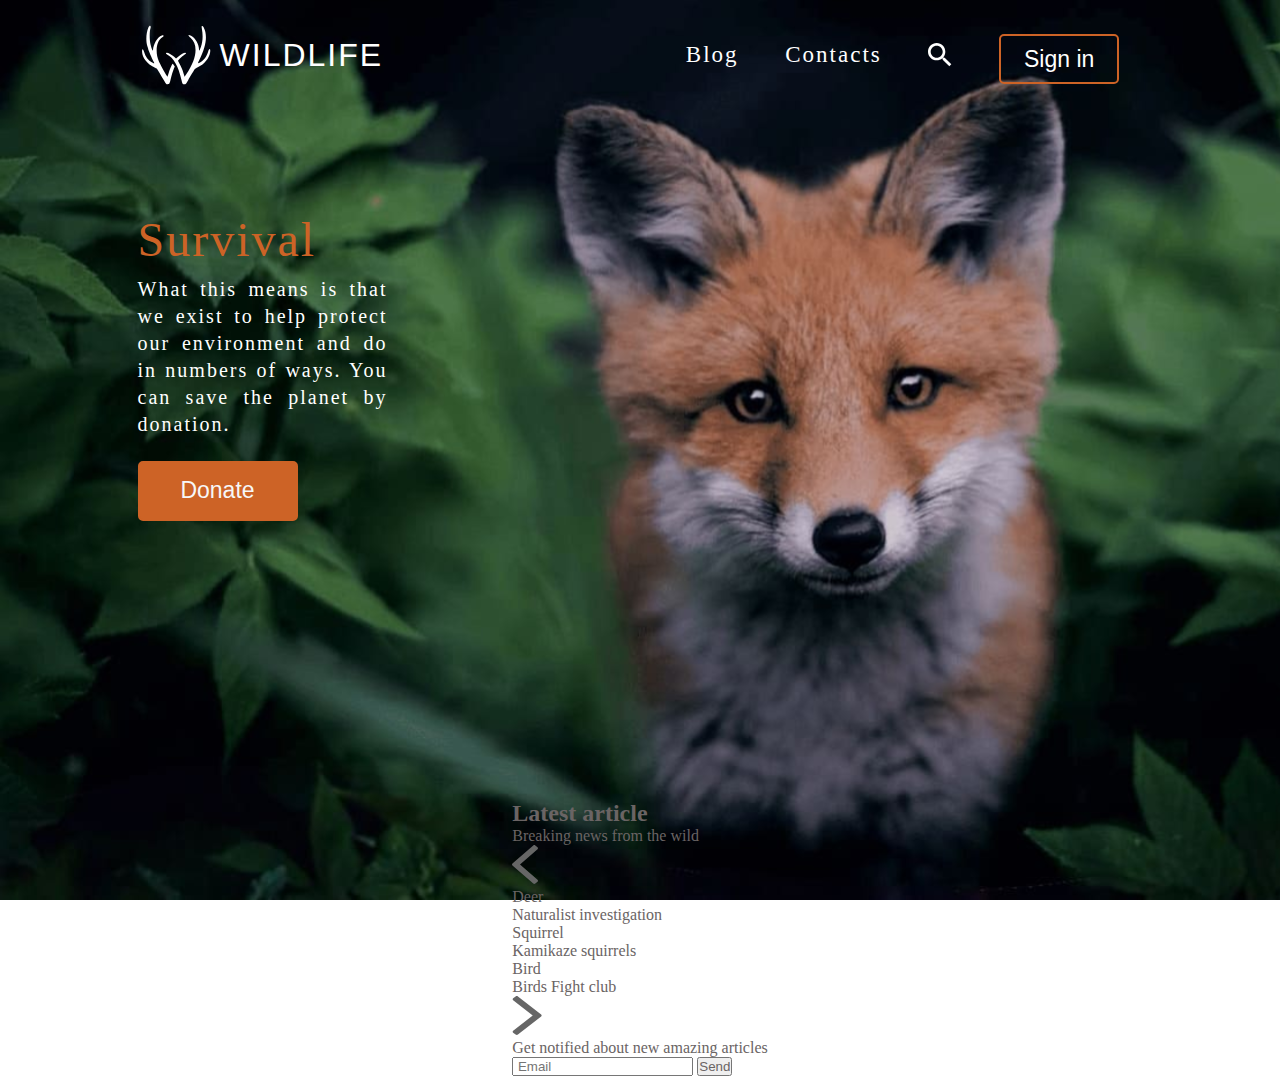
==== wildlife/index.html @ f6098e15 "feat:adding a feed and adding an email" ====
<!DOCTYPE html>
<html lang="en">
<head>
    <meta charset="UTF-8">
    <meta http-equiv="X-UA-Compatible" content="IE=edge">
    <meta name="viewport" content="width=device-width, initial-scale=1.0">
    <title>Wildlife</title>
    <link rel="stylesheet" href="./style.css">
</head>
<body>
    <div class="head">
        <header class="header">
            <div class="header_left">
                <nav class="menu_left">
                    <ul class="logo">
                        <li><img src="./asserts/path0.svg" alt=""></li>
                       <a href="#" class="items__LOGO"> WILDLIFE</a>
                    </ul>
                </nav>
            <div class="box"></div>
            <div class="survival">
                <ul class="surv_list">
                    <li class="survival">Survival</li>
                    <li class="text">What this means is that we exist to help protect
                    our environment and do in numbers of ways.
                    You can save the planet by donation.</li>
                    <li><button class="donate">Donate</button></li>
                </ul>
            </div>
            </div>
            <div class="header_right">
                <nav class="menu">
                    <ul class="menu_text">
                        <li class="menu_items">
                        <a href="#" class="nav">Blog</a>
                        </li>
                        <li class="menu_items">
                        <a href="#" class="nav">Contacts</a>
                        </li>
                        <li class="menu_items">
                        <a href=""> <img src="./asserts/Vector.svg" alt="" class="icon"> </a>
                        </li>
                        <li class="menu_items">
                        <button href="#" class="sign">Sign in</button>
                        </li>
                    </ul>
                </nav>
            </div>
        </header>
    </div>
    <div class="articles">
        <div class="Latest__articles">
            <div class="articles__txt">
                <ul>
                    <li>
                        <h2>Latest article</h2>
                    </li>
                    <li>
                        Breaking news from the wild
                    </li>
                </ul>
            </div>
            <div class="lenta">
              <div class="arrow">
                  <a href="#"><img src="./asserts/arrow left.svg" alt=""></a>
              </div>
                <div class="deer_block">
                    <div class="BOXXX">
                        <ul class="TXT">
                            <li class="TXT__DEER">
                                Deer
                            </li>
                            <li class="TXT__DEER_N">
                                Naturalist investigation
                            </li>
                        </ul>
                    </div>
                </div>
                <div class="Squirrel__block">
                    <div class="BOXXX">
                        <ul class="TXT">
                            <li class="TXT__Squirrel">
                                Squirrel
                            </li>
                            <li class="TXT__Squirrel_K">
                                Kamikaze squirrels
                            </li>
                        </ul>
                    </div>
                </div>
                <div class="Bird_block">
                    <div class="BOXXX">
                        <ul class="TXT">
                            <li class="TXT__Bird">
                                Bird
                            </li>
                            <li class="TXT__Bird_B">
                                Birds Fight club
                            </li>
                        </ul>
                    </div>
                </div>
                <div class="arrow">
                    <a href="#">
                        <img src="./asserts/arrow right.svg" alt="">
                    </a>
                </div>
            </div>
            <div class="notification">
                <div class="text__notification">
                    Get notified about new amazing articles
                </div>
                <div class="Block__notifed">
                    <form action="">
                        <div class="B_N">
                            <input type="Text" placeholder=" Email" class="Email" >
                            <input type="submit" class="Send" value="Send">
                        </div>
                    </form>
                </div>
            </div>
        </div>
    </div>
</body>
</html>
---- wildlife/style.css ----
*{
    margin: 0;
    padding: 0;
    box-sizing: border-box;
    list-style-type: none;
    color: rgb(106, 100, 100);
    text-decoration: none;
    }
    
    body{
    display: flex;
    background: url(./asserts/Rectangle\ \(1\).svg);
    background-size: cover;
    background-attachment: fixed;
    overflow: scroll;
    align-items: center;
    flex-direction: column;
    }
    
    .head{
    display: flex;
    background-position: center;
    justify-content: space-between;
    height: 800px;
    width: 100%;
    max-width: 1440px;
    }
    
    .header{
    display: flex;
    background-position: center;
    height: 800px;
    width: 100%;
    max-width: 1440px;
    justify-content: space-around;
    }
    
    
    .header_left{
    width: 100%;
    max-width: 250px;
    height: 50px;
    padding-top: 25px;
    }
    
    .menu_left{
    font-style: normal;
    font-family: -apple-system, BlinkMacSystemFont, 'Segoe UI', Roboto, Oxygen, Ubuntu, Cantarell, 'Open Sans', 'Helvetica Neue', sans-serif;
    font-size: 32px;
    font-weight: 400px;
    line-height: 60px;
    text-align: left;
    }
    .logo{
    display: flex;
    justify-content: space-around;
    }
    
    .items__LOGO{
    color: white;
    }
    
    .header_right{
    width: 100%;
    max-width: 480px;
    height: 60px;
    padding-top: 25px;
    }
    
    .menu{
    font-weight: 400px;
    font-size: 35px;
    line-height: 60px;
    font-family: -apple-system, BlinkMacSystemFont, 'Segoe UI', Roboto, Oxygen, Ubuntu, Cantarell, 'Open Sans', 'Helvetica Neue', sans-serif;
    }
    
    .menu_text{
    display: flex;
    justify-content: space-around;
    align-items: center;
    color: white;
    }

    .sign{
    font-family: -apple-system, BlinkMacSystemFont, 'Segoe UI', Roboto, Oxygen, Ubuntu, Cantarell, 'Open Sans', 'Helvetica Neue', sans-serif;
    font-size: 23px;
    font-weight: 400px;
    font-style: normal;
    line-height: 20px;
    text-decoration: none;
    letter-spacing: 0;
    text-align: center;
    border: 2px solid #CD6326;
    border-radius: 5px;
    background-color: transparent;
    width: 120px;
    height: 50px;
}

.sign{
    color: white;
}
    
.text{
    display: flex;
    width: 250px;
    height: 170px;
    font-family: Open Sans;
    font-style: normal;
    font-weight: normal;
    font-size: 20px;
    line-height: 27px;
    color: white;
    text-align: justify;
}
.sign{
    font-family: -apple-system, BlinkMacSystemFont, 'Segoe UI', Roboto, Oxygen, Ubuntu, Cantarell, 'Open Sans', 'Helvetica Neue', sans-serif;
    font-size: 23px;
    font-weight: 400px;
    font-style: normal;
    line-height: 20px;
    text-decoration: none;
    letter-spacing: 0;
    text-align: center;
    border: 2px solid #CD6326;
    border-radius: 5px;
    background-color: transparent;
    width: 120px;
    height: 50px;
    }
    
.box{
    height: 100px;
    }
    
.nav{
    display: flex;
    max-width: 480px;
    width: 100%;
    justify-content:space-between;
    font-family: Open Sans;
    font-size: 23px;
    line-height: 60px;
    color: white;
    }
    
.survival{
    width: 199px;
    height: 72px;
    font-family: Open Sans;
    font-style: normal;
    font-weight: normal;
    font-size: 48px;
    line-height: 72px;
    letter-spacing: 2px;
    color: #CD6326;
    }
    
.donate{
    width: 160px;
    height: 60px;
    background: #CD6326;
    border: 2px solid #CD6326;
    border-radius: 5px;
    font-family: -apple-system, BlinkMacSystemFont, 'Segoe UI', Roboto, Oxygen, Ubuntu, Cantarell, 'Open Sans', 'Helvetica Neue', sans-serif;
    font-style: normal;
    font-weight: normal;
    font-size: 23px;
    line-height: 27px;
    text-align: center;
    color: #F7f7f7;
    }
    
a{
    text-decoration: none;
    letter-spacing: 2px;
    }
    
.items__LOGO:hover{
    color: rgb(218, 174, 92);
    transform: scale(1.1,1.1);
    transition: 1s;
    }
    
.nav:hover{
    color: darkcyan;
    transition: 1.2s;
    transform: scale(1.1,1.1);
    }
    
.sign:hover{
    color: darkcyan;
    transform: scale(1.1,1.1);
    transition: 1.4s;
    }
    
.donate:hover{
    transform: scale(1.1,1.1);
    transition: 1s;
    }
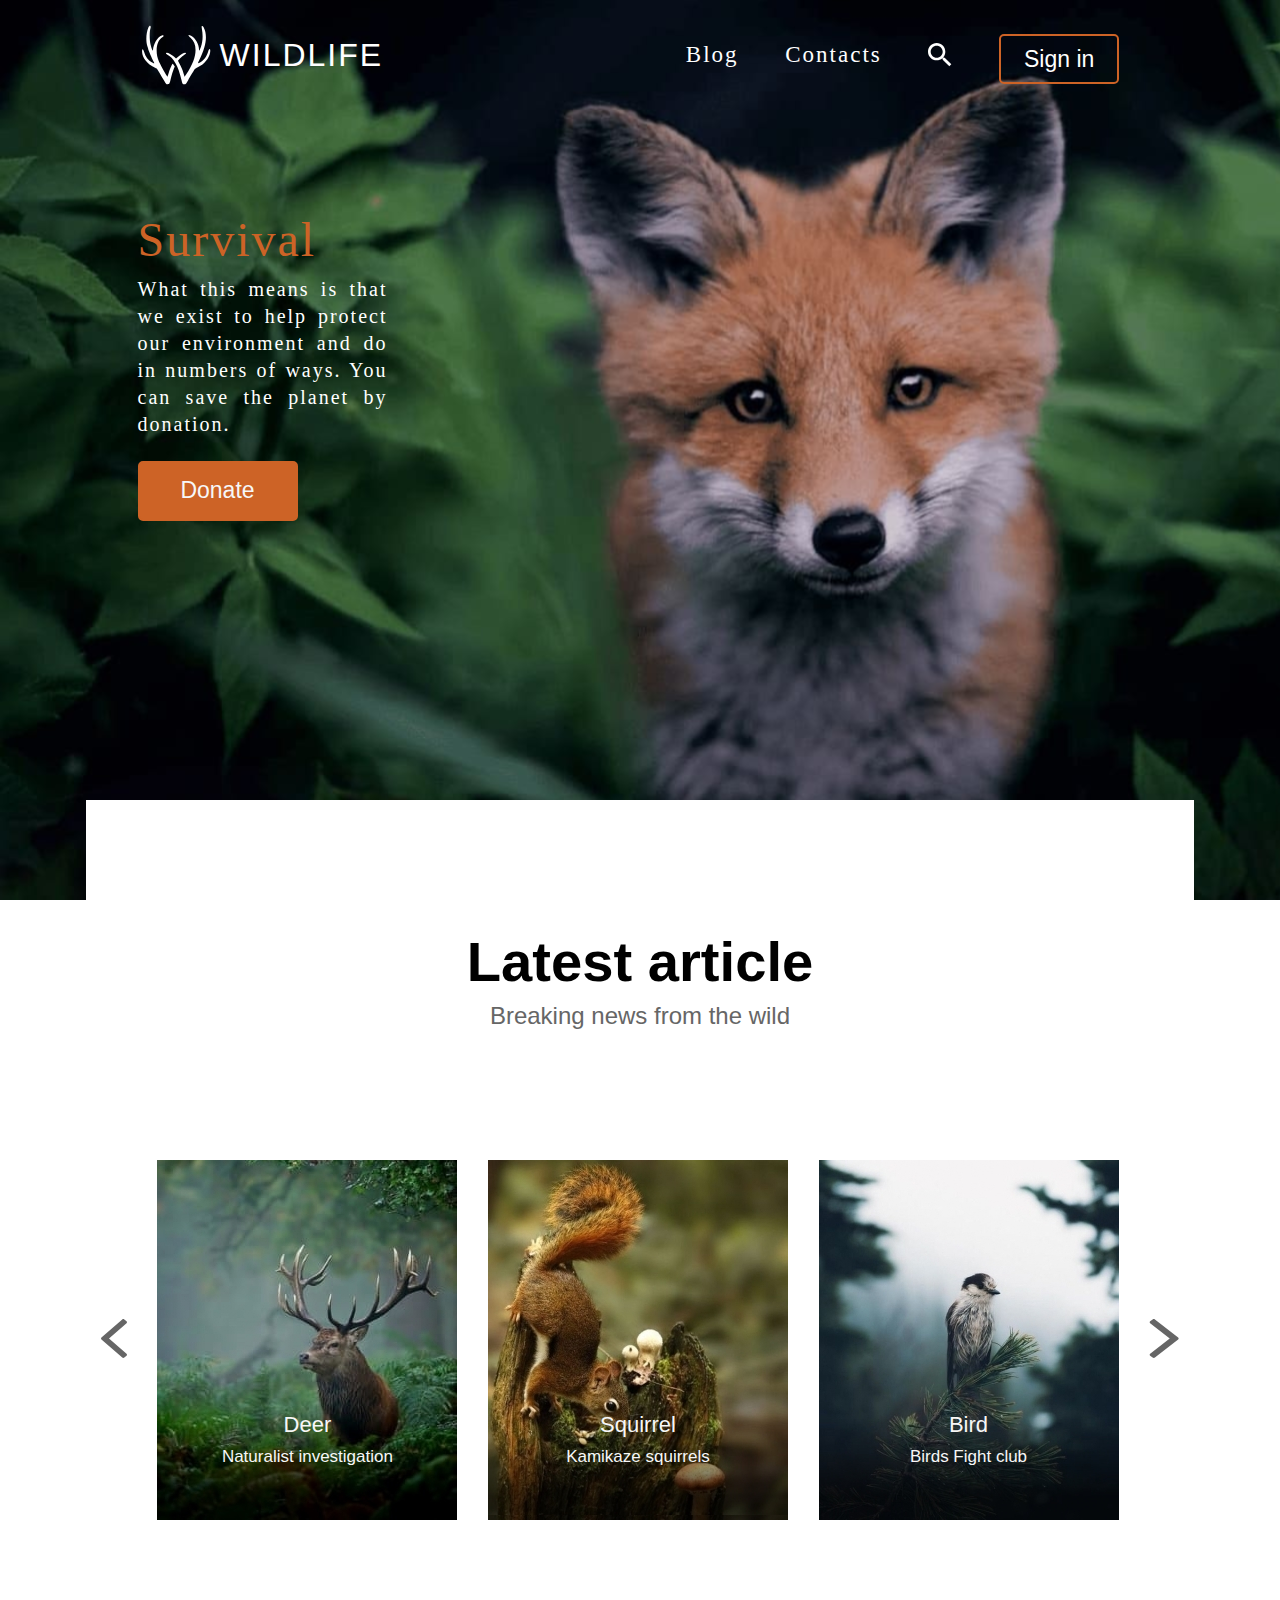
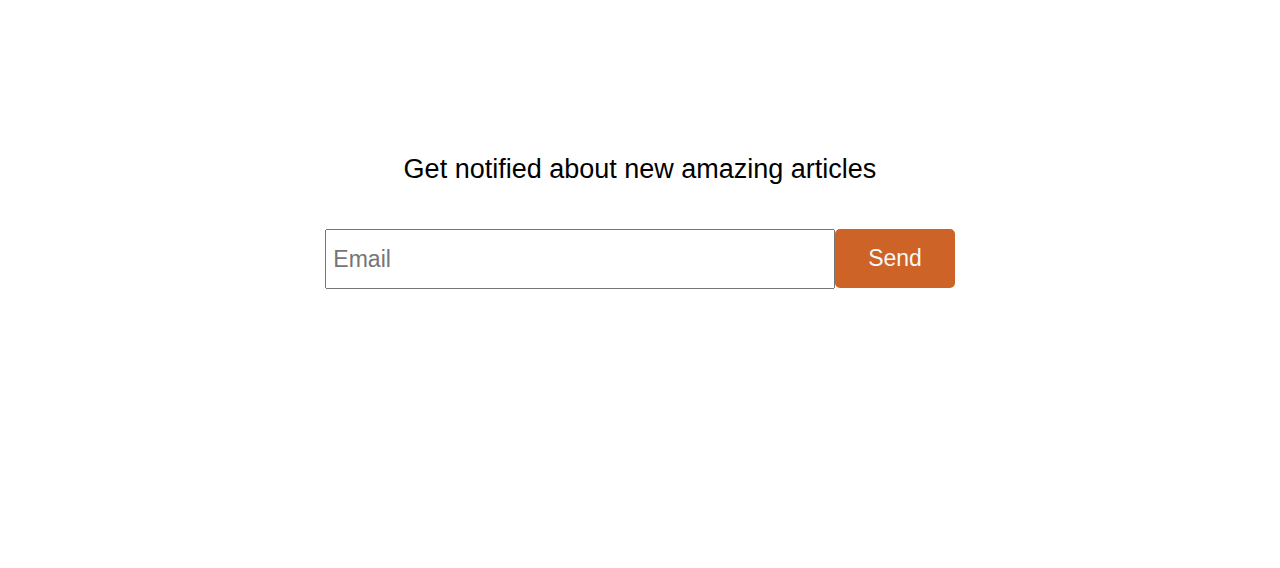
==== commit 334e0c63: "feat: posted the feed and email" ====
--- a/wildlife/index.html
+++ b/wildlife/index.html
@@ -52,10 +52,10 @@
         <div class="Latest__articles">
             <div class="articles__txt">
                 <ul>
-                    <li>
-                        <h2>Latest article</h2>
+                    <li class="Latest">
+                        <h3 class="h3">Latest article</h3>
                     </li>
-                    <li>
+                    <li class="Breaking">
                         Breaking news from the wild
                     </li>
                 </ul>
@@ -65,7 +65,7 @@
                   <a href="#"><img src="./asserts/arrow left.svg" alt=""></a>
               </div>
                 <div class="deer_block">
-                    <div class="BOXXX">
+                    <div class="BOXXX"></div>
                         <ul class="TXT">
                             <li class="TXT__DEER">
                                 Deer
@@ -74,10 +74,9 @@
                                 Naturalist investigation
                             </li>
                         </ul>
-                    </div>
                 </div>
                 <div class="Squirrel__block">
-                    <div class="BOXXX">
+                    <div class="BOXXX"></div>
                         <ul class="TXT">
                             <li class="TXT__Squirrel">
                                 Squirrel
@@ -86,10 +85,9 @@
                                 Kamikaze squirrels
                             </li>
                         </ul>
-                    </div>
                 </div>
                 <div class="Bird_block">
-                    <div class="BOXXX">
+                    <div class="BOXXX"></div>
                         <ul class="TXT">
                             <li class="TXT__Bird">
                                 Bird
@@ -98,7 +96,6 @@
                                 Birds Fight club
                             </li>
                         </ul>
-                    </div>
                 </div>
                 <div class="arrow">
                     <a href="#">
--- a/wildlife/style.css
+++ b/wildlife/style.css
@@ -7,7 +7,7 @@
     text-decoration: none;
     }
     
-    body{
+body{
     display: flex;
     background: url(./asserts/Rectangle\ \(1\).svg);
     background-size: cover;
@@ -175,7 +175,210 @@
     text-decoration: none;
     letter-spacing: 2px;
     }
-    
+
+.articles{
+    display: flex;
+    justify-content: center;
+}
+
+.Latest__articles{
+    width: 77%;
+    height: 1368px;
+    max-width: 1440px;
+    background-color: white;
+    border-radius: 0px;
+}
+
+.articles__txt{
+    display: flex;
+    height: 360px;
+    align-items: center;
+    justify-content: center;
+}
+
+.Latest{
+    font-family: -apple-system, BlinkMacSystemFont, 'Segoe UI', Roboto, Oxygen, Ubuntu, Cantarell, 'Open Sans', 'Helvetica Neue', sans-serif;
+    font-style: normal;
+    font-weight: normal;
+    font-size: 48px;
+    line-height: 72px;
+    text-align: center;
+    color: black;
+}
+.h3{
+    color: black;
+}
+
+.Breaking{
+    font-family: -apple-system, BlinkMacSystemFont, 'Segoe UI', Roboto, Oxygen, Ubuntu, Cantarell, 'Open Sans', 'Helvetica Neue', sans-serif;
+    font-style: normal;
+    font-weight: normal;
+    font-size: 24px;
+    line-height: 36px;
+    text-align: center;
+    color: #666666;
+}
+
+.lenta{
+    display: flex;
+    width: 100%;
+    height: 360px;
+    max-width: 1440px;
+    justify-content: space-around;
+    align-items: center;
+}
+
+.deer_block{
+    width: 300px;
+    height: 360px;
+    background: url(./asserts/Deer.svg);
+}
+
+.BOXXX{
+    height: 247px;
+}
+
+.TXT{
+    font-family: -apple-system, BlinkMacSystemFont, 'Segoe UI', Roboto, Oxygen, Ubuntu, Cantarell, 'Open Sans', 'Helvetica Neue', sans-serif;
+    color: #F7f7f7;
+    line-height: 40px;
+    font-size: 27px;
+}
+
+.TXT__DEER{
+    font-family: -apple-system, BlinkMacSystemFont, 'Segoe UI', Roboto, Oxygen, Ubuntu, Cantarell, 'Open Sans', 'Helvetica Neue', sans-serif;
+    font-style: normal;
+    font-weight: normal;
+    font-size: 22px;
+    line-height: 36px;
+    text-align: center;
+    color: #F7f7f7;
+}
+.TXT__DEER_N{
+    font-family: -apple-system, BlinkMacSystemFont, 'Segoe UI', Roboto, Oxygen, Ubuntu, Cantarell, 'Open Sans', 'Helvetica Neue', sans-serif;
+    font-style: normal;
+    font-weight: normal;
+    font-size: 17px;
+    line-height: 27px;
+    text-align: center;
+    color: #F7f7f7;
+}
+
+.Squirrel__block{
+    width: 300px;
+    height: 360px;
+    background: url(./asserts/Squirrel.svg);
+}
+
+.TXT__Squirrel{
+    font-family: -apple-system, BlinkMacSystemFont, 'Segoe UI', Roboto, Oxygen, Ubuntu, Cantarell, 'Open Sans', 'Helvetica Neue', sans-serif;
+    font-style: normal;
+    font-weight: normal;
+    font-size: 22px;
+    line-height: 36px;
+    text-align: center;
+    color: #F7f7f7;
+}
+
+.TXT__Squirrel_K{
+    font-family: -apple-system, BlinkMacSystemFont, 'Segoe UI', Roboto, Oxygen, Ubuntu, Cantarell, 'Open Sans', 'Helvetica Neue', sans-serif;
+    font-style: normal;
+    font-weight: normal;
+    font-size: 17px;
+    line-height: 27px;
+    text-align: center;
+    color: #F7f7f7;
+}
+
+.Bird_block{
+    width: 300px;
+    height: 360px;
+    background: url(./asserts/Bird.svg);
+}
+
+.TXT__Bird{
+    font-family: -apple-system, BlinkMacSystemFont, 'Segoe UI', Roboto, Oxygen, Ubuntu, Cantarell, 'Open Sans', 'Helvetica Neue', sans-serif;
+    font-style: normal;
+    font-weight: normal;
+    font-size: 22px;
+    line-height: 36px;
+    text-align: center;
+    color: #F7f7f7;
+}
+
+.TXT__Bird_B{
+    font-family: -apple-system, BlinkMacSystemFont, 'Segoe UI', Roboto, Oxygen, Ubuntu, Cantarell, 'Open Sans', 'Helvetica Neue', sans-serif;
+    font-style: normal;
+    font-weight: normal;
+    font-size: 17px;
+    line-height: 27px;
+    text-align: center;
+    color: #F7f7f7;  
+}
+
+.notification{
+    display: flex;
+    flex-direction: column;
+    width: 1440px;
+    max-width: 100%;
+    height: 638px;
+    justify-content: center;
+    align-items: center;
+}
+
+.text__notification{
+    font-family: -apple-system, BlinkMacSystemFont, 'Segoe UI', Roboto, Oxygen, Ubuntu, Cantarell, 'Open Sans', 'Helvetica Neue', sans-serif;
+    font-size: 27px;
+    font-weight: normal;
+    font-style: normal;
+    line-height: 40px;
+    text-align: center;
+    color: black;
+}
+
+.Block__notifed{
+    margin: 40px;
+}
+
+.B_N{
+    display: flex;
+}
+
+.Email{
+    display: flex;
+    width: 510px;
+    height: 60px;
+    font-family: -apple-system, BlinkMacSystemFont, 'Segoe UI', Roboto, Oxygen, Ubuntu, Cantarell, 'Open Sans', 'Helvetica Neue', sans-serif;
+    font-style: normal;
+    font-weight: normal;
+    font-size: 23px;
+    line-height: 27px;
+    align-items: center;
+    color: black;
+}
+
+.Send{
+    width: 120px;
+    height: 59px;
+    background: #CD6326;
+    border: 3px solid #CD6326;
+    border-radius: 5px;
+    font-family: -apple-system, BlinkMacSystemFont, 'Segoe UI', Roboto, Oxygen, Ubuntu, Cantarell, 'Open Sans', 'Helvetica Neue', sans-serif;
+    font-style: normal;
+    font-weight: normal;
+    font-size: 23px;
+    line-height: 27px;
+    align-items: center;
+    text-align: center;
+    color: #F7f7f7;
+    text-decoration: none;
+    letter-spacing:
+}
+
+.arrow:hover{
+    transform: scale(1.1,1.1);
+}
+
 .items__LOGO:hover{
     color: rgb(218, 174, 92);
     transform: scale(1.1,1.1);
@@ -197,4 +400,4 @@
 .donate:hover{
     transform: scale(1.1,1.1);
     transition: 1s;
-    }+    }
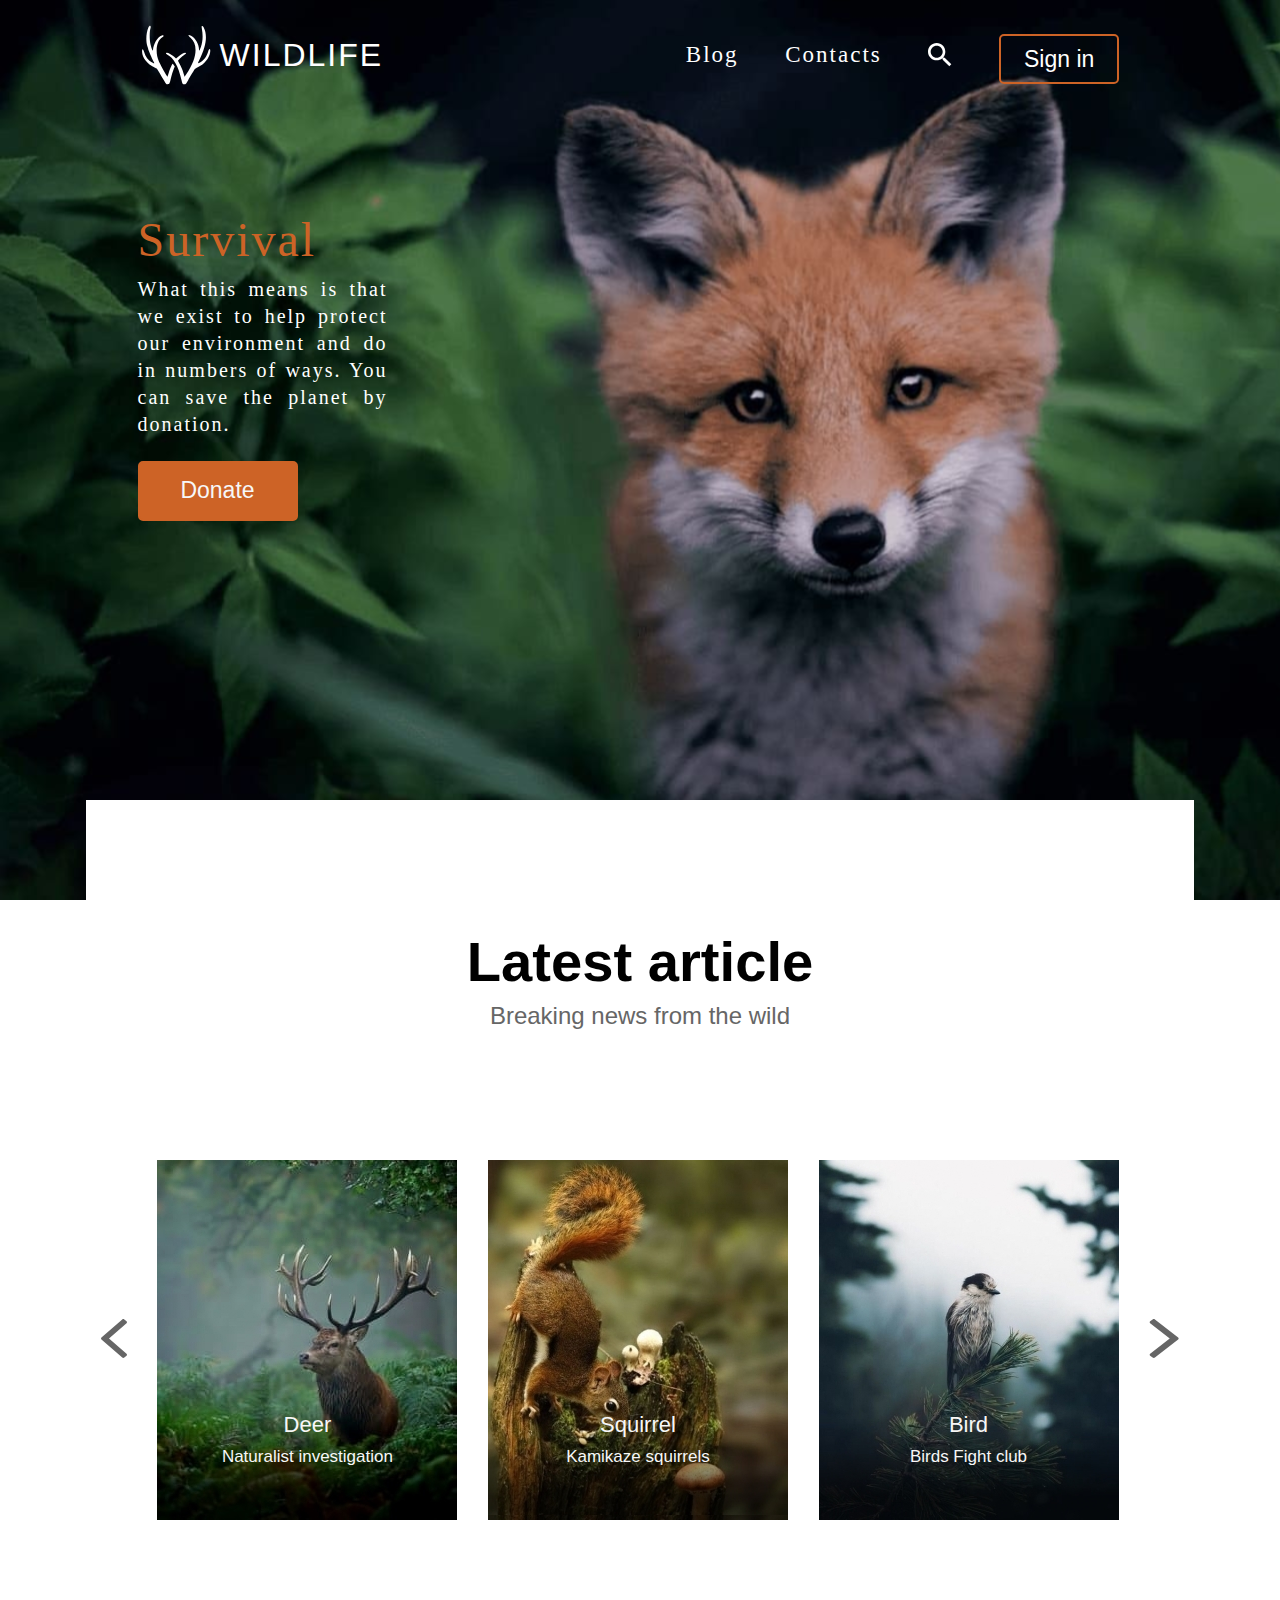
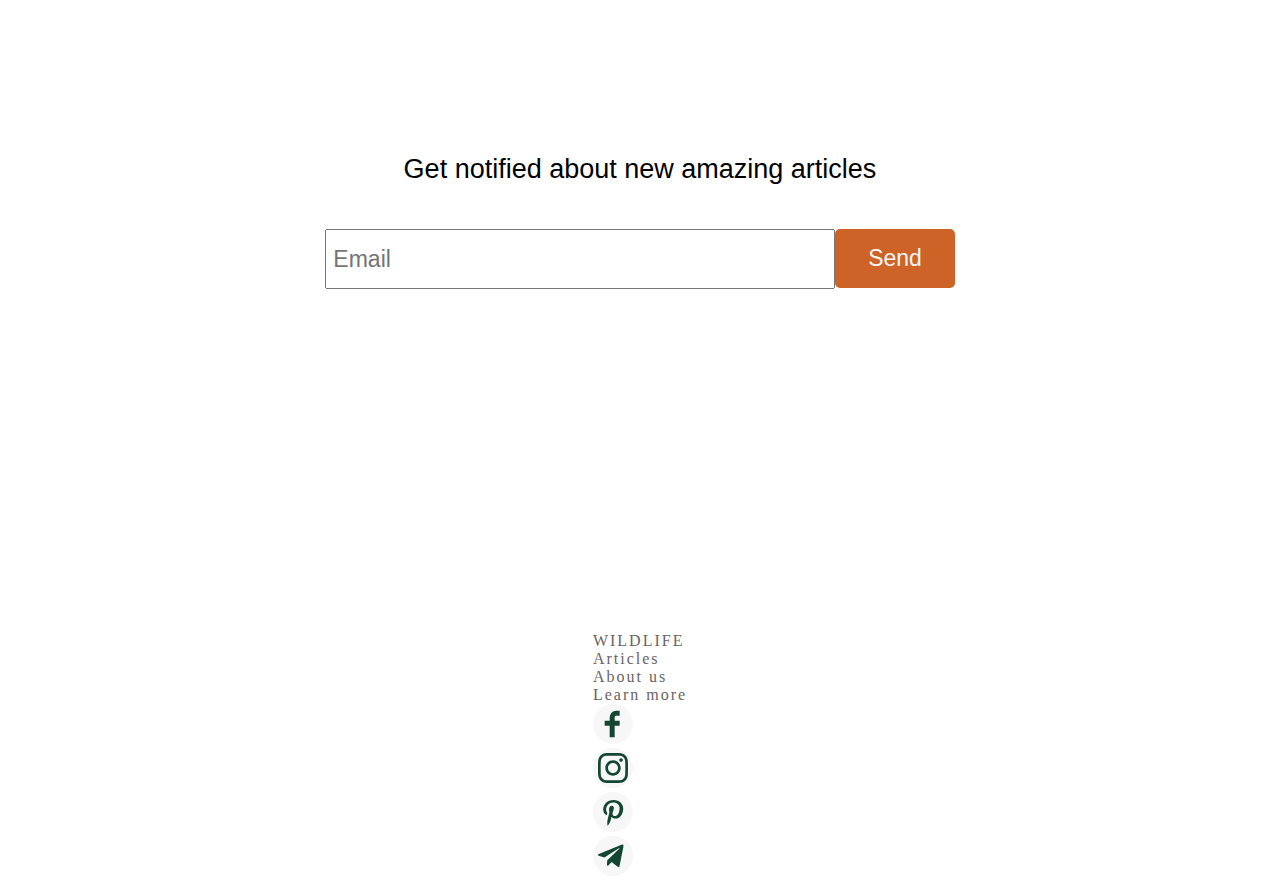
==== commit 60f49d87: "feat: add bottom panel" ====
--- a/wildlife/index.html
+++ b/wildlife/index.html
@@ -118,5 +118,66 @@
             </div>
         </div>
     </div>
+    <div class="wildlife__footer">
+        <footer class="footer">
+            <div class="block__bottom">
+                <nav class="bottom">
+                    <div>
+                        <a href="#">
+                            <img src="./asserts/path0.svg" alt="">
+                        </a>
+                    </div>
+                    <div>
+                        <a href="#">
+                            WILDLIFE
+                        </a>
+                    </div>
+                </nav>
+                <nav class="bottom__panel">
+                    <ul class="text__panel">
+                        <li>
+                            <a href="#" class="Articles_panel">
+                                Articles
+                            </a>
+                        </li>
+                        <li>
+                            <a href="#" class="About_panel">
+                                About us
+                            </a>
+                        </li>
+                        <li>
+                            <a href="#" class="Learn_panel">
+                                Learn more
+                            </a>
+                        </li>
+                    </ul>
+                </nav>
+                <nav>
+                    <ul class="soc_seti">
+                        <li>
+                            <a href="#" class="soc">
+                                <img src="./asserts/F.svg" alt="">
+                            </a>
+                        </li>
+                        <li>
+                            <a href="#" class="soc">
+                                <img src="./asserts/instagram.svg" alt="">
+                            </a>
+                        </li>
+                        <li>
+                            <a href="#" class="soc">
+                                <img src="./asserts/P.svg" alt="">
+                            </a>
+                        </li>
+                        <li>
+                            <a href="#" class="soc">
+                                <img src="./asserts/Telegram.svg" alt="">
+                            </a>
+                        </li>
+                    </ul>
+                </nav>
+            </div>
+        </footer>
+    </div>
 </body>
 </html>--- a/wildlife/style.css
+++ b/wildlife/style.css
@@ -372,11 +372,31 @@
     text-align: center;
     color: #F7f7f7;
     text-decoration: none;
-    letter-spacing:
+}
+
+.deer_block:hover{
+    transform: scale(1.1,1.1);
+    transition: 1s;
+}
+
+.Squirrel__block:hover{
+    transform: scale(1.1,1.1);
+    transition: 1s;
+}
+
+.Bird_block:hover{
+    transform: scale(1.1,1.1);
+    transition: 1s;
 }
 
 .arrow:hover{
-    transform: scale(1.1,1.1);
+    transform: rotate(360deg);
+    transition: 1s;
+}
+
+.Send:hover{
+    transform: scale(1.1,1.1); 
+    transform: 1s;
 }
 
 .items__LOGO:hover{
@@ -400,4 +420,4 @@
 .donate:hover{
     transform: scale(1.1,1.1);
     transition: 1s;
-    }
+    }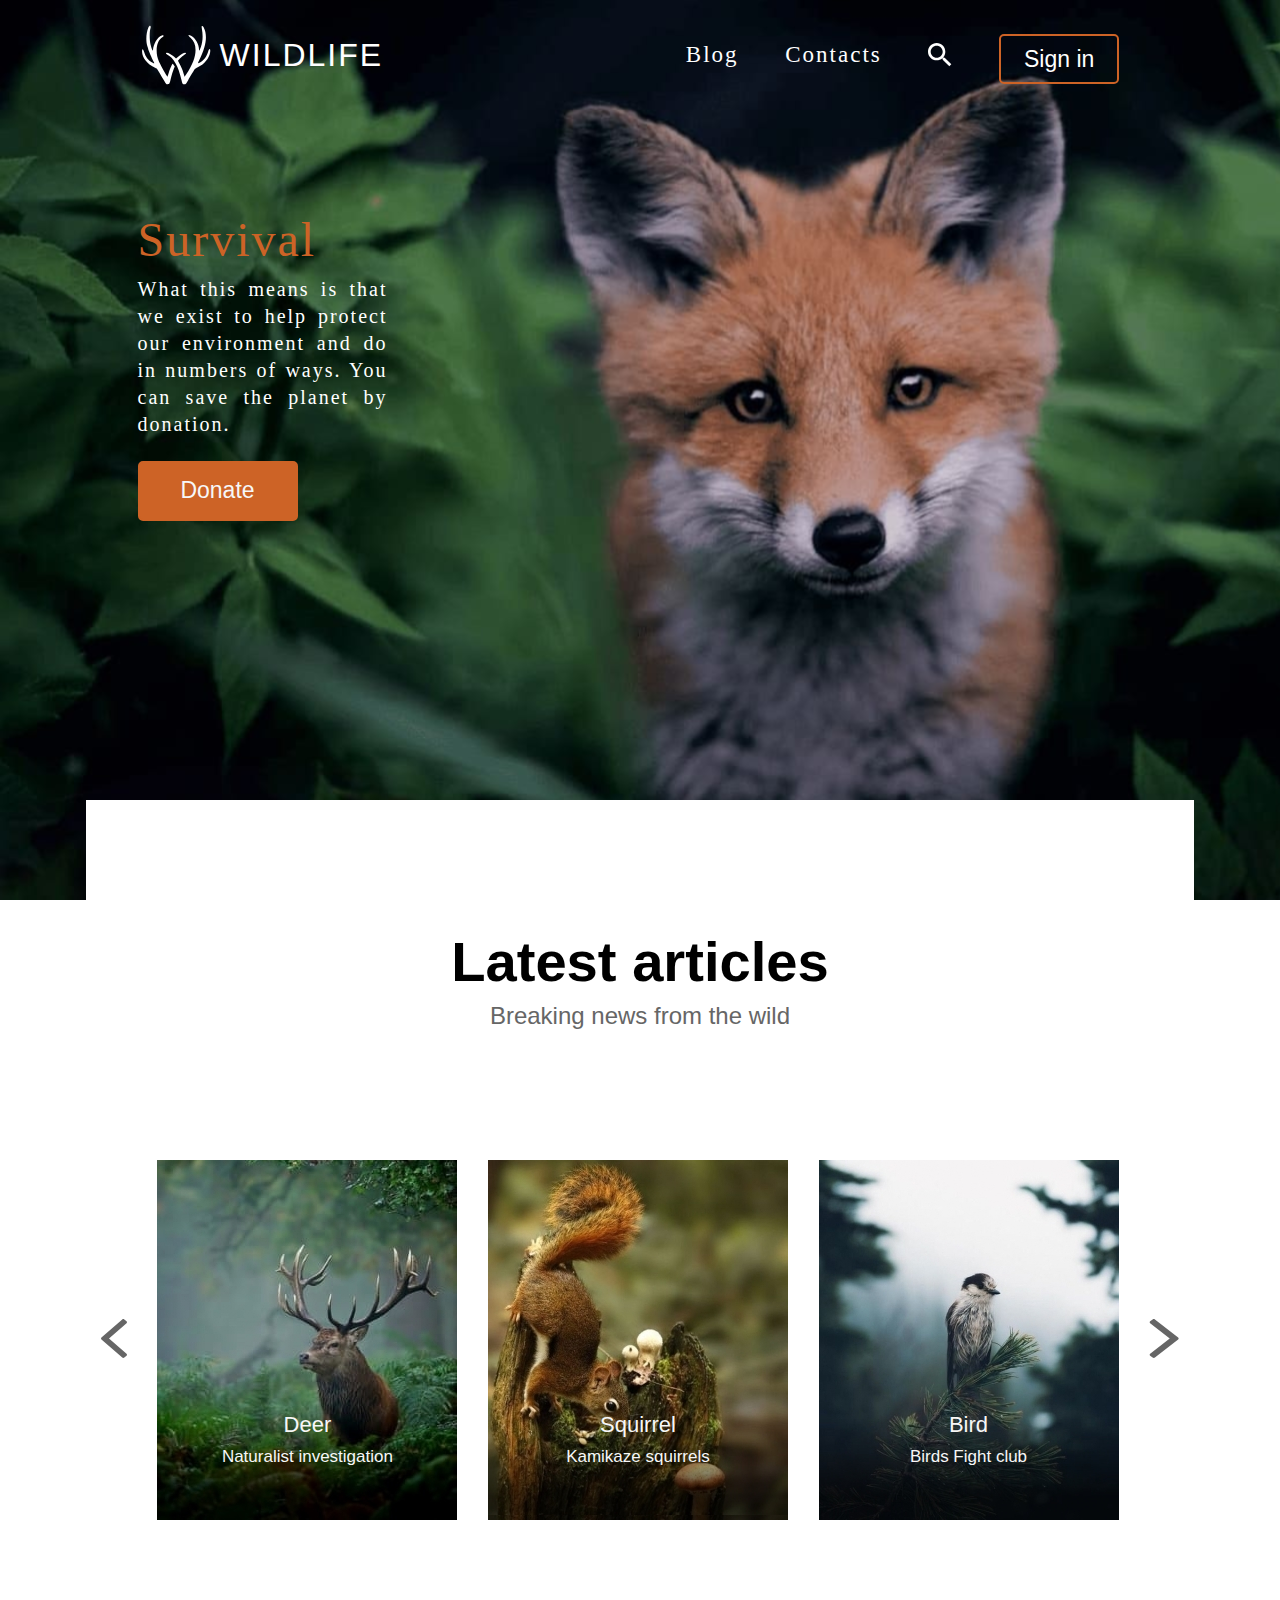
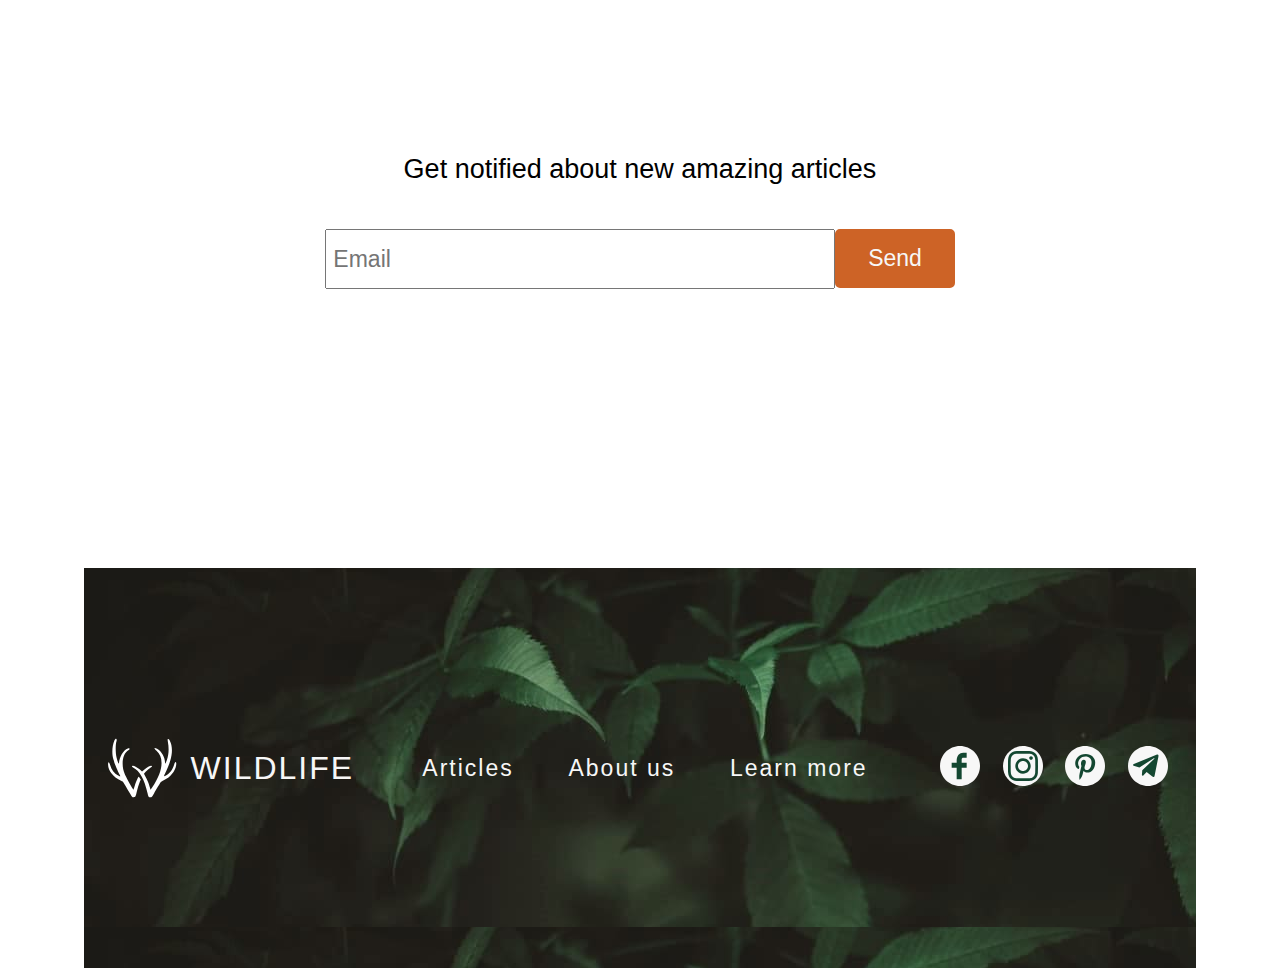
==== commit 7cd83ab3: "feat: aligned the bottom panel" ====
--- a/wildlife/index.html
+++ b/wildlife/index.html
@@ -53,7 +53,7 @@
             <div class="articles__txt">
                 <ul>
                     <li class="Latest">
-                        <h3 class="h3">Latest article</h3>
+                        <h3 class="h3">Latest articles</h3>
                     </li>
                     <li class="Breaking">
                         Breaking news from the wild
@@ -128,8 +128,8 @@
                         </a>
                     </div>
                     <div>
-                        <a href="#">
-                            WILDLIFE
+                        <a href="#" >
+                           <h7 class="w">WILDLIFE</h7>
                         </a>
                     </div>
                 </nav>
@@ -152,7 +152,7 @@
                         </li>
                     </ul>
                 </nav>
-                <nav>
+                <nav class="seti">
                     <ul class="soc_seti">
                         <li>
                             <a href="#" class="soc">
--- a/wildlife/style.css
+++ b/wildlife/style.css
@@ -374,6 +374,97 @@
     text-decoration: none;
 }
 
+.wildlife__footer{
+    display: flex;
+    justify-content: center;
+}
+
+.footer{
+    width: 100%;
+    max-width: 1440px;
+    background-image: url(./asserts/fonpanel.svg);
+}
+
+.block__bottom{
+    display: flex;
+    width: 1112px;
+    height: 400px;
+    max-width: 100%;
+    justify-content: space-around;
+    align-items: center;
+}
+
+.bottom{
+    display: flex;
+    width: 260px;
+    height: 60px;
+    justify-content: space-around;
+    font-family: -apple-system, BlinkMacSystemFont, 'Segoe UI', Roboto, Oxygen, Ubuntu, Cantarell, 'Open Sans', 'Helvetica Neue', sans-serif;
+    font-size: 32px;
+    font-style: normal;
+    font-weight: normal;
+    line-height: 60px;
+    text-transform: uppercase;
+}
+
+.w{
+    color: #F7f7f7;
+}
+
+.bottom__panel{
+    display: flex;
+    width: 500px;
+    height: 50px;
+    align-items: center;
+    justify-content: space-around;
+}
+
+.text__panel{
+    display: flex;
+    width: 100%;
+    justify-content: space-around;
+}
+
+.Articles_panel{
+    font-family: -apple-system, BlinkMacSystemFont, 'Segoe UI', Roboto, Oxygen, Ubuntu, Cantarell, 'Open Sans', 'Helvetica Neue', sans-serif;
+    font-style: normal;
+    font-weight: normal;
+    font-size: 23px;
+    line-height: 60px;
+    color: #F7f7f7;
+}
+
+.About_panel{
+    font-family: -apple-system, BlinkMacSystemFont, 'Segoe UI', Roboto, Oxygen, Ubuntu, Cantarell, 'Open Sans', 'Helvetica Neue', sans-serif;
+    font-style: normal;
+    font-weight: normal;
+    font-size: 23px;
+    line-height: 60px;
+    color: #F7f7f7;
+}
+
+.Learn_panel{
+    font-family: -apple-system, BlinkMacSystemFont, 'Segoe UI', Roboto, Oxygen, Ubuntu, Cantarell, 'Open Sans', 'Helvetica Neue', sans-serif;
+    font-style: normal;
+    font-weight: normal;
+    font-size: 23px;
+    line-height: 60px;
+    color: #F7f7f7;
+}
+
+.seti{
+    display: flex;
+    width: 250px;
+    height: 50px;
+    align-items: center;
+}
+
+.soc_seti{
+    display: flex;
+    width: 100%;
+    justify-content: space-around;
+}
+
 .deer_block:hover{
     transform: scale(1.1,1.1);
     transition: 1s;
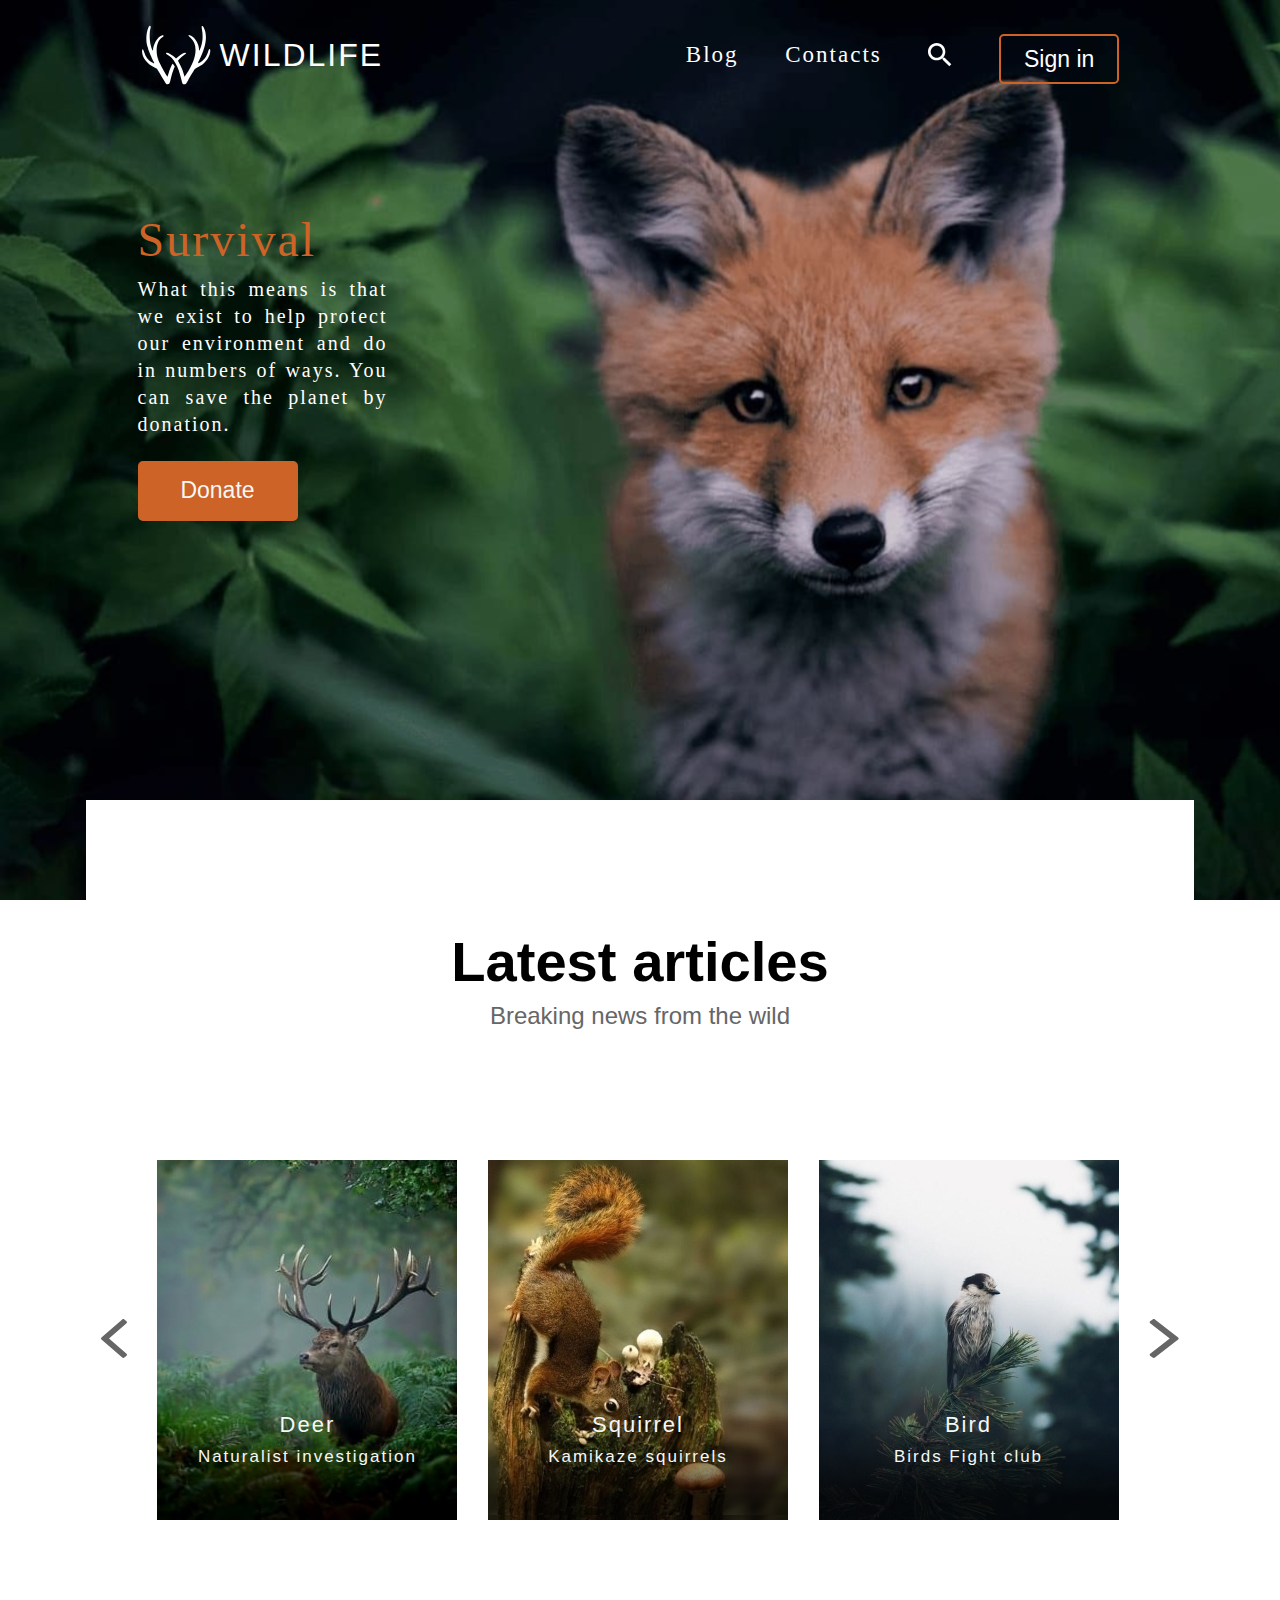
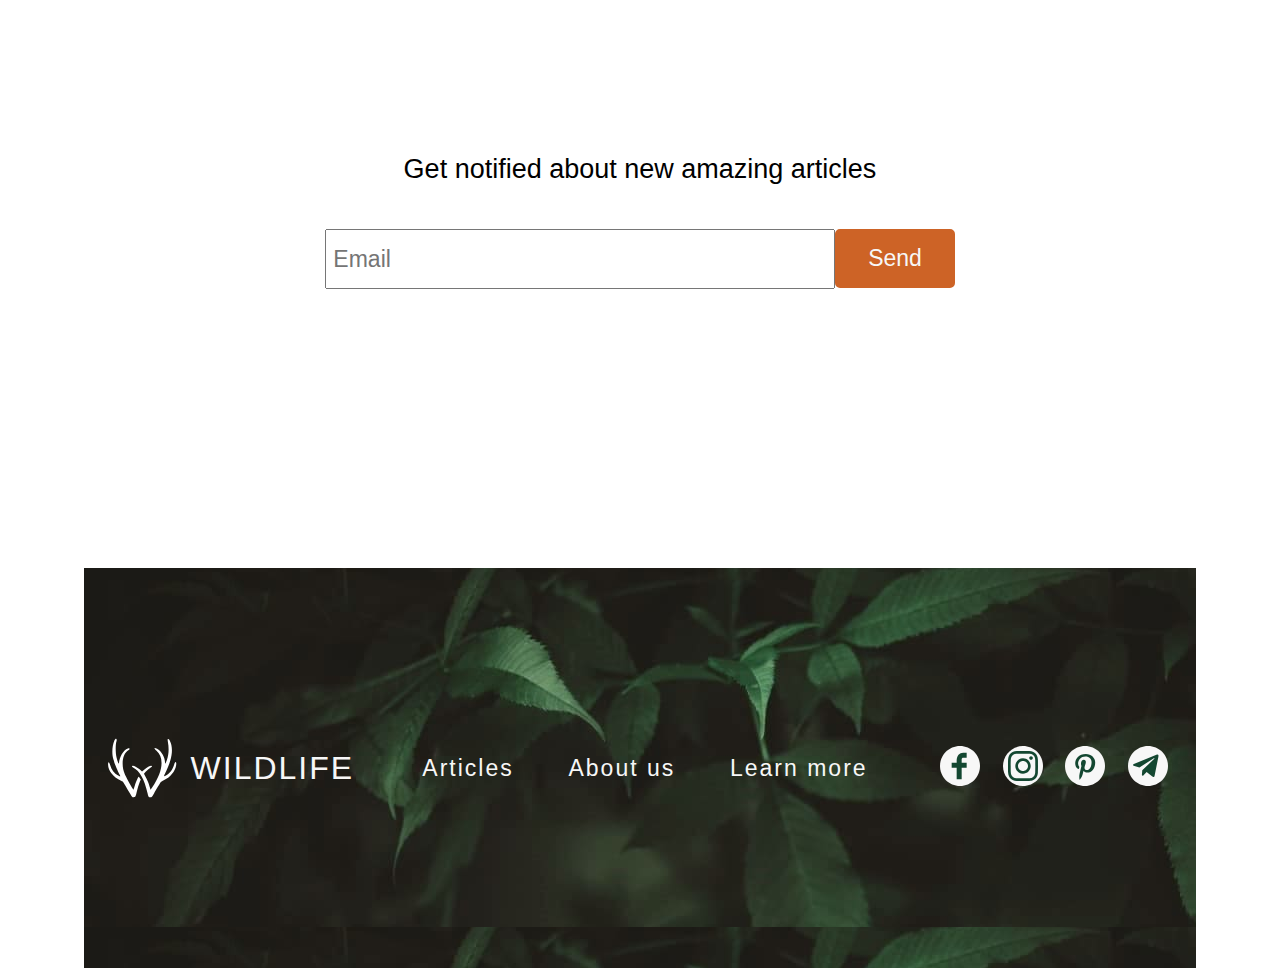
==== commit 334da450: "refactor: added links to the feed" ====
--- a/wildlife/index.html
+++ b/wildlife/index.html
@@ -64,7 +64,7 @@
               <div class="arrow">
                   <a href="#"><img src="./asserts/arrow left.svg" alt=""></a>
               </div>
-                <div class="deer_block">
+                <a href="https://en.wikipedia.org/wiki/Deer"><div class="deer_block">
                     <div class="BOXXX"></div>
                         <ul class="TXT">
                             <li class="TXT__DEER">
@@ -74,8 +74,8 @@
                                 Naturalist investigation
                             </li>
                         </ul>
-                </div>
-                <div class="Squirrel__block">
+                </div></a>
+                <a href="https://en.wikipedia.org/wiki/Squirrel"><div class="Squirrel__block">
                     <div class="BOXXX"></div>
                         <ul class="TXT">
                             <li class="TXT__Squirrel">
@@ -85,8 +85,8 @@
                                 Kamikaze squirrels
                             </li>
                         </ul>
-                </div>
-                <div class="Bird_block">
+                </div></a>
+                <a href="https://en.wikipedia.org/wiki/Bird"><div class="Bird_block">
                     <div class="BOXXX"></div>
                         <ul class="TXT">
                             <li class="TXT__Bird">
@@ -96,7 +96,7 @@
                                 Birds Fight club
                             </li>
                         </ul>
-                </div>
+                </div></a>
                 <div class="arrow">
                     <a href="#">
                         <img src="./asserts/arrow right.svg" alt="">
@@ -154,23 +154,23 @@
                 </nav>
                 <nav class="seti">
                     <ul class="soc_seti">
-                        <li>
-                            <a href="#" class="soc">
+                        <li class="f">
+                            <a href="#" class="">
                                 <img src="./asserts/F.svg" alt="">
                             </a>
                         </li>
-                        <li>
-                            <a href="#" class="soc">
+                        <li class="instagram">
+                            <a href="#" class="">
                                 <img src="./asserts/instagram.svg" alt="">
                             </a>
                         </li>
-                        <li>
-                            <a href="#" class="soc">
+                        <li class="p">
+                            <a href="#">
                                 <img src="./asserts/P.svg" alt="">
                             </a>
                         </li>
-                        <li>
-                            <a href="#" class="soc">
+                        <li class="telegram">
+                            <a href="#">
                                 <img src="./asserts/Telegram.svg" alt="">
                             </a>
                         </li>
--- a/wildlife/style.css
+++ b/wildlife/style.css
@@ -491,24 +491,66 @@
 }
 
 .items__LOGO:hover{
-    color: rgb(218, 174, 92);
+    text-shadow: palegreen 2px 3px 4px;
     transform: scale(1.1,1.1);
     transition: 1s;
     }
     
 .nav:hover{
-    color: darkcyan;
-    transition: 1.2s;
-    transform: scale(1.1,1.1);
+    text-shadow: palegreen 2px 3px 4px;
+    transform: scale(1.1,1.1);
+    transition: 1s;
     }
     
 .sign:hover{
-    color: darkcyan;
-    transform: scale(1.1,1.1);
-    transition: 1.4s;
+    text-shadow: palegreen 2px 3px 4px;
+    transform: scale(1.1,1.1);
+    transition: 1s;
     }
     
 .donate:hover{
     transform: scale(1.1,1.1);
     transition: 1s;
-    }+    }
+
+.Articles_panel:hover{
+    text-shadow: palegreen 2px 3px 4px;
+    transform: scale(1.1,1.1);
+    transition: 1s;
+}
+.About_panel:hover{
+    text-shadow: palegreen 2px 3px 4px;
+    transform: scale(1.1,1.1);
+    transition: 1s;
+}
+.Learn_panel:hover{
+    text-shadow: palegreen 2px 3px 4px;
+    transform: scale(1.1,1.1);
+    transition: 1s;
+}
+
+.w:hover{
+    text-shadow: palegreen 2px 3px 4px;
+    transform: scale(1.1,1.1);
+    transition: 1s;
+}
+
+.f:hover{
+    transform: rotate(360deg);
+    transition: 1s;
+}
+
+.instagram:hover{
+    transform: scale(1.1,1.1);
+    transition: 1s;
+}
+
+.p:hover{
+    transform: rotate(360deg);
+    transition: 1s;
+}
+
+.telegram:hover{
+    transform: scale(1.1,1.1);
+    transition:  1s;
+}